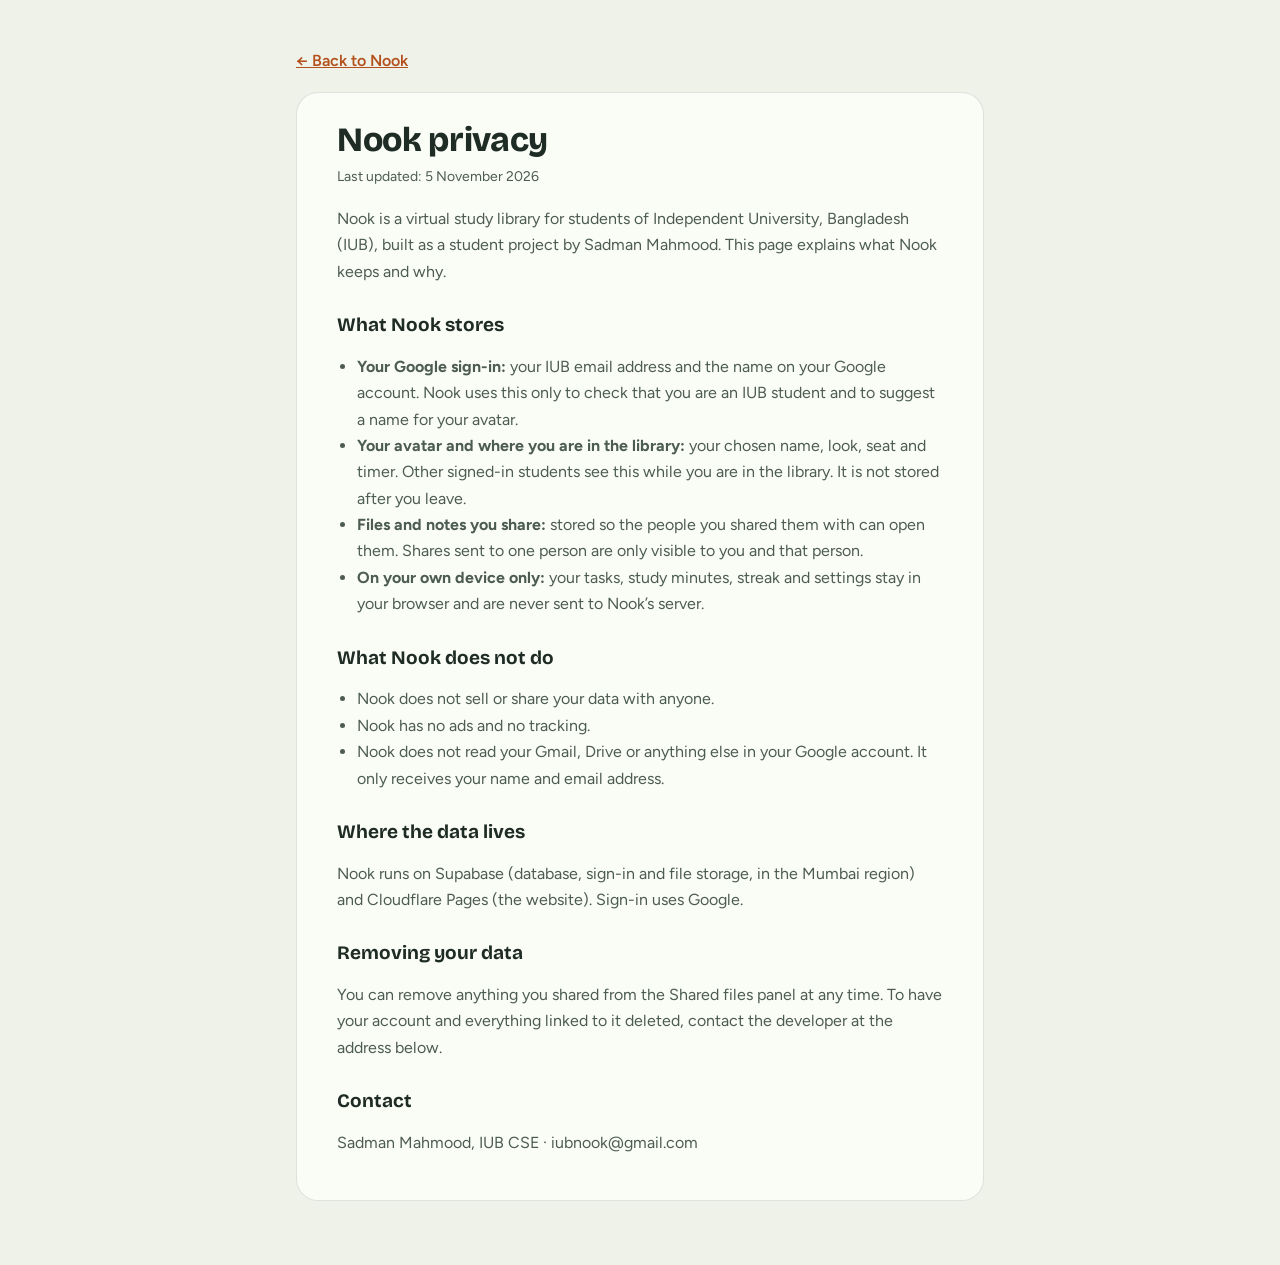
==== privacy.html @ 17384c71 "privacy" ====
<!doctype html>
<html lang="en">
<head>
  <meta charset="utf-8">
  <meta name="viewport" content="width=device-width, initial-scale=1">
  <meta name="color-scheme" content="only light">
  <title>Nook Privacy</title>
  <link rel="icon" href="favicon.svg" type="image/svg+xml">
  <link rel="stylesheet" href="https://fonts.googleapis.com/css2?family=Bricolage+Grotesque:opsz,wght@12..96,600..800&family=Figtree:wght@400;600&display=swap">
  <style>
    :root { --bg: #eef2e8; --ink: #1f2b25; --soft: #4d5c53; --accent: #d9692f; --card: #fafcf6; --line: rgba(31,43,37,0.12); }
    * { box-sizing: border-box; }
    body { margin: 0; background: var(--bg); color: var(--ink); font: 400 16px/1.65 Figtree, "Segoe UI", system-ui, sans-serif; }
    main { max-width: 720px; margin: 0 auto; padding: 48px max(16px, env(safe-area-inset-left, 0px)) 64px; }
    .card { background: var(--card); border: 1px solid var(--line); border-radius: 22px; padding: 28px clamp(20px, 5vw, 40px); }
    h1 { font: 760 34px/1.1 "Bricolage Grotesque", "Segoe UI", sans-serif; margin: 0 0 6px; letter-spacing: -0.01em; }
    h2 { font: 700 19px/1.3 "Bricolage Grotesque", "Segoe UI", sans-serif; margin: 28px 0 6px; }
    p, li { color: var(--soft); max-width: 65ch; }
    ul { padding-left: 20px; }
    .date { font-size: 14px; color: var(--soft); margin: 0 0 18px; }
    a { color: #b4501c; font-weight: 600; }
    .back { display: inline-block; margin-bottom: 18px; }
  </style>
</head>
<body>
  <main>
    <a class="back" href="./">← Back to Nook</a>
    <div class="card">
      <h1>Nook privacy</h1>
      <p class="date">Last updated: 5 November 2026</p>
      <p>Nook is a virtual study library for students of Independent University, Bangladesh (IUB), built as a student project by Sadman Mahmood. This page explains what Nook keeps and why.</p>

      <h2>What Nook stores</h2>
      <ul>
        <li><strong>Your Google sign-in:</strong> your IUB email address and the name on your Google account. Nook uses this only to check that you are an IUB student and to suggest a name for your avatar.</li>
        <li><strong>Your avatar and where you are in the library:</strong> your chosen name, look, seat and timer. Other signed-in students see this while you are in the library. It is not stored after you leave.</li>
        <li><strong>Files and notes you share:</strong> stored so the people you shared them with can open them. Shares sent to one person are only visible to you and that person.</li>
        <li><strong>On your own device only:</strong> your tasks, study minutes, streak and settings stay in your browser and are never sent to Nook’s server.</li>
      </ul>

      <h2>What Nook does not do</h2>
      <ul>
        <li>Nook does not sell or share your data with anyone.</li>
        <li>Nook has no ads and no tracking.</li>
        <li>Nook does not read your Gmail, Drive or anything else in your Google account. It only receives your name and email address.</li>
      </ul>

      <h2>Where the data lives</h2>
      <p>Nook runs on Supabase (database, sign-in and file storage, in the Mumbai region) and Cloudflare Pages (the website). Sign-in uses Google.</p>

      <h2>Removing your data</h2>
      <p>You can remove anything you shared from the Shared files panel at any time. To have your account and everything linked to it deleted, contact the developer at the address below.</p>

      <h2>Contact</h2>
      <p>Sadman Mahmood, IUB CSE · <span id="contact">iubnook@gmail.com</span></p>
    </div>
  </main>
</body>
</html>
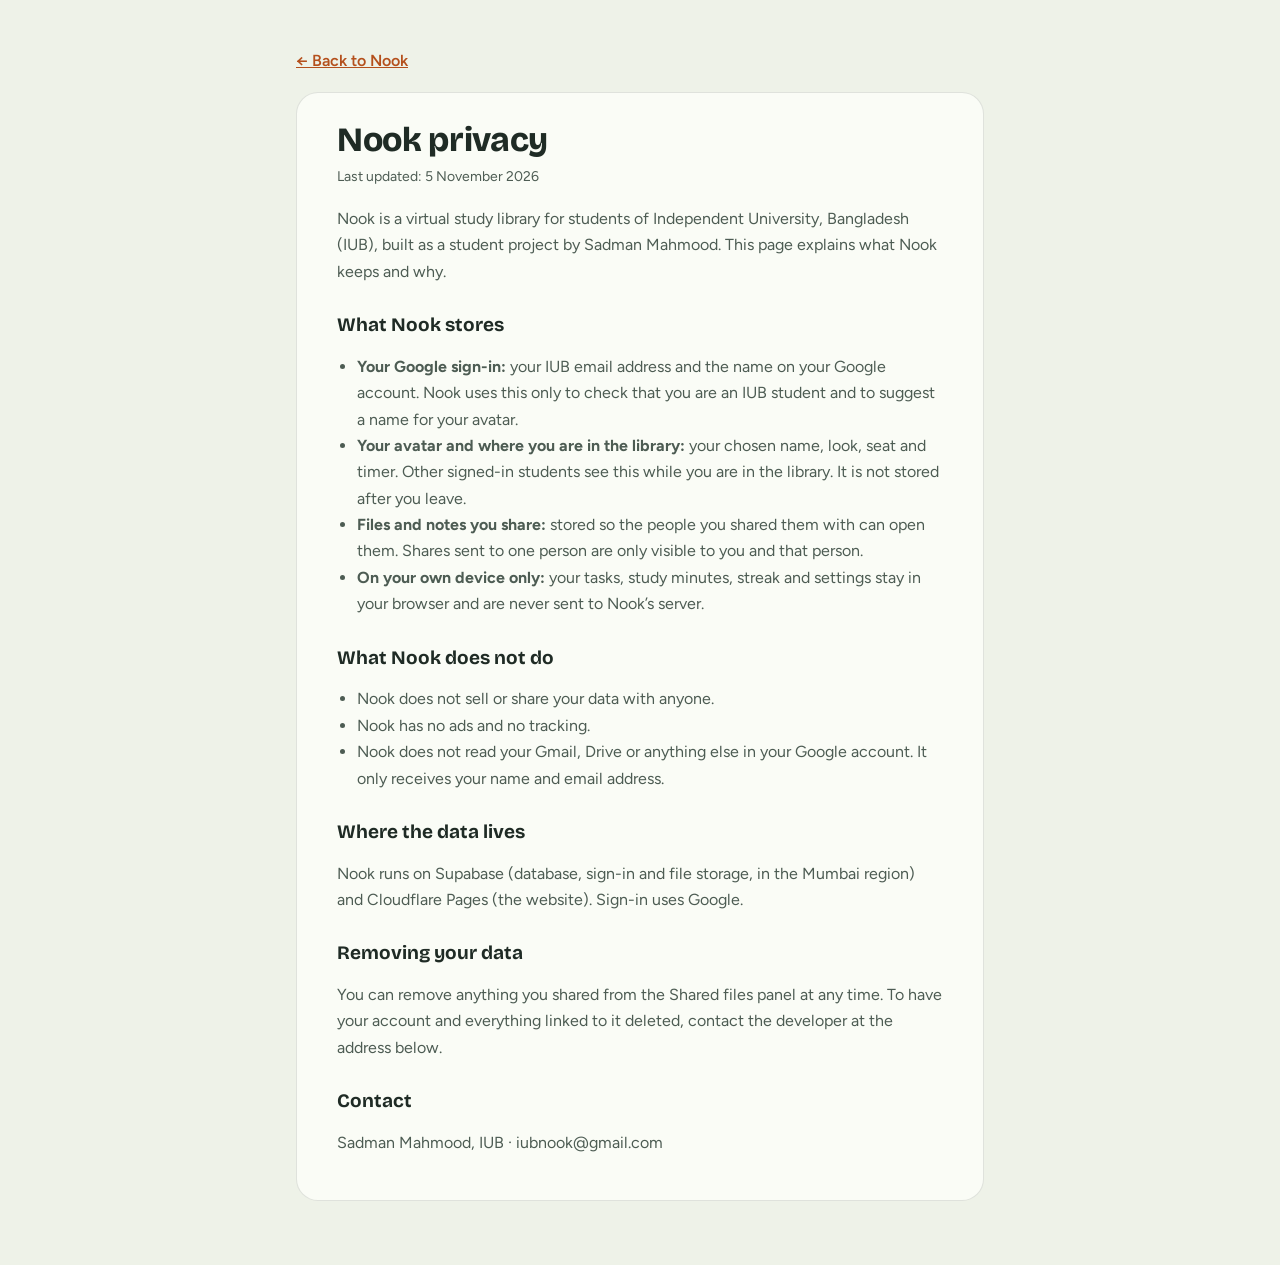
==== commit 13543a41: "privacy update" ====
--- a/privacy.html
+++ b/privacy.html
@@ -52,7 +52,7 @@
       <p>You can remove anything you shared from the Shared files panel at any time. To have your account and everything linked to it deleted, contact the developer at the address below.</p>
 
       <h2>Contact</h2>
-      <p>Sadman Mahmood, IUB CSE · <span id="contact">iubnook@gmail.com</span></p>
+      <p>Sadman Mahmood, IUB  · <span id="contact">iubnook@gmail.com</span></p>
     </div>
   </main>
 </body>
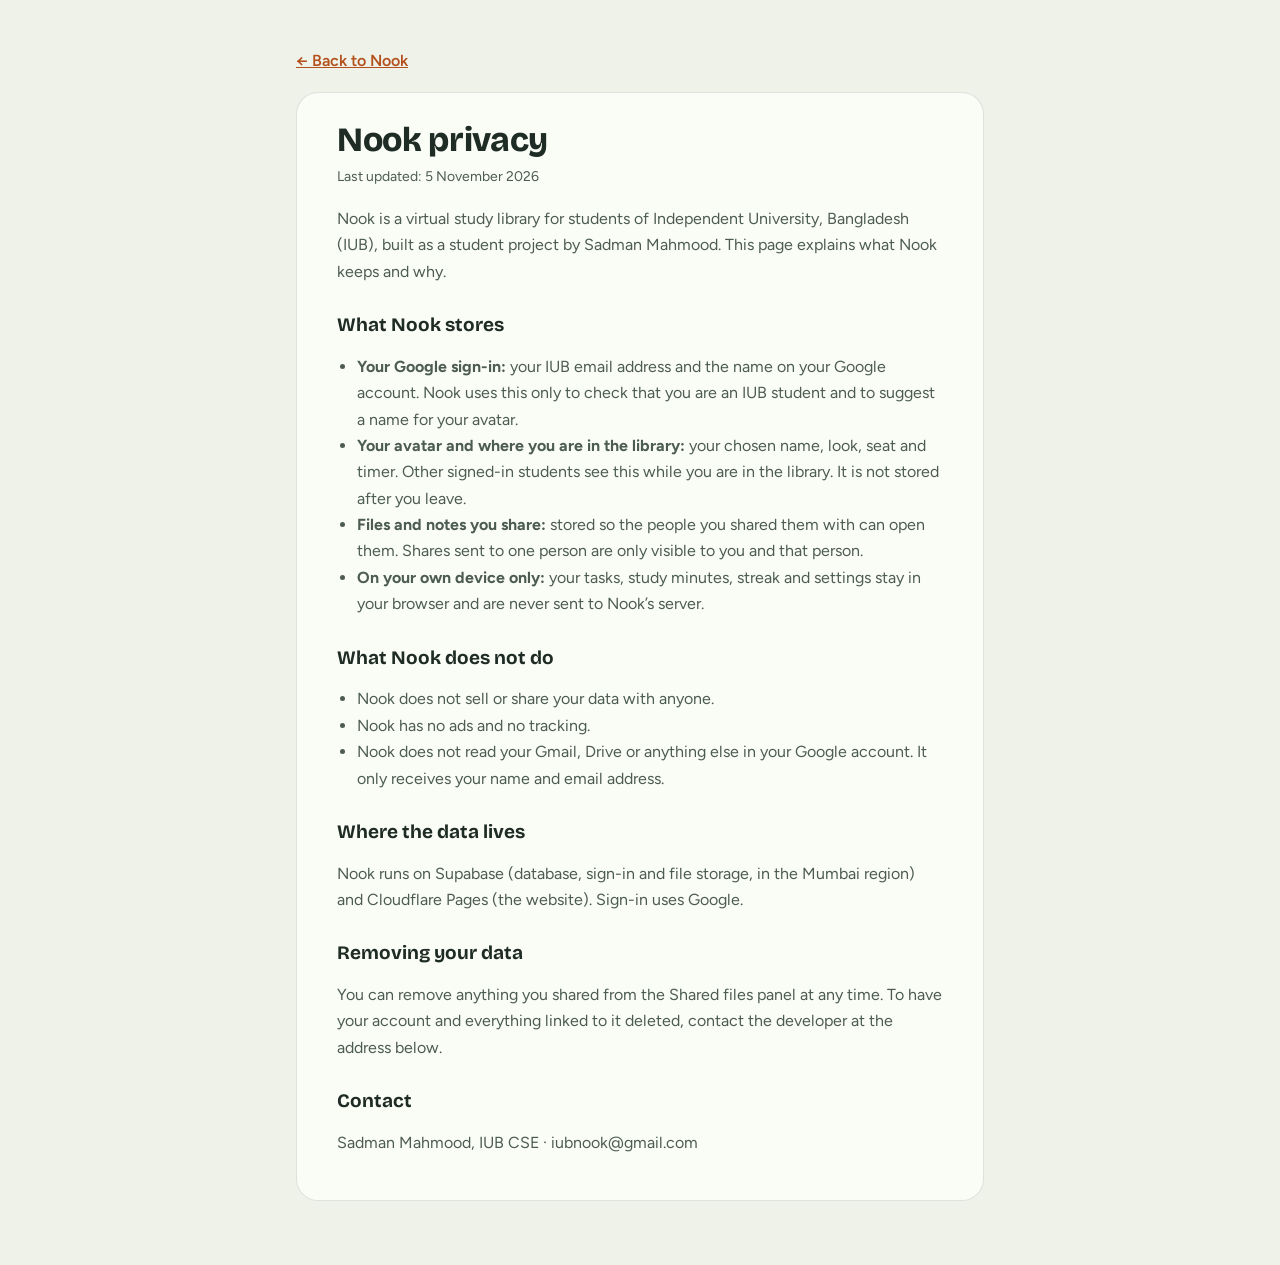
==== commit e2fa2dce: "iub only login" ====
--- a/privacy.html
+++ b/privacy.html
@@ -52,7 +52,7 @@
       <p>You can remove anything you shared from the Shared files panel at any time. To have your account and everything linked to it deleted, contact the developer at the address below.</p>
 
       <h2>Contact</h2>
-      <p>Sadman Mahmood, IUB  · <span id="contact">iubnook@gmail.com</span></p>
+      <p>Sadman Mahmood, IUB CSE · <span id="contact">iubnook@gmail.com</span></p>
     </div>
   </main>
 </body>
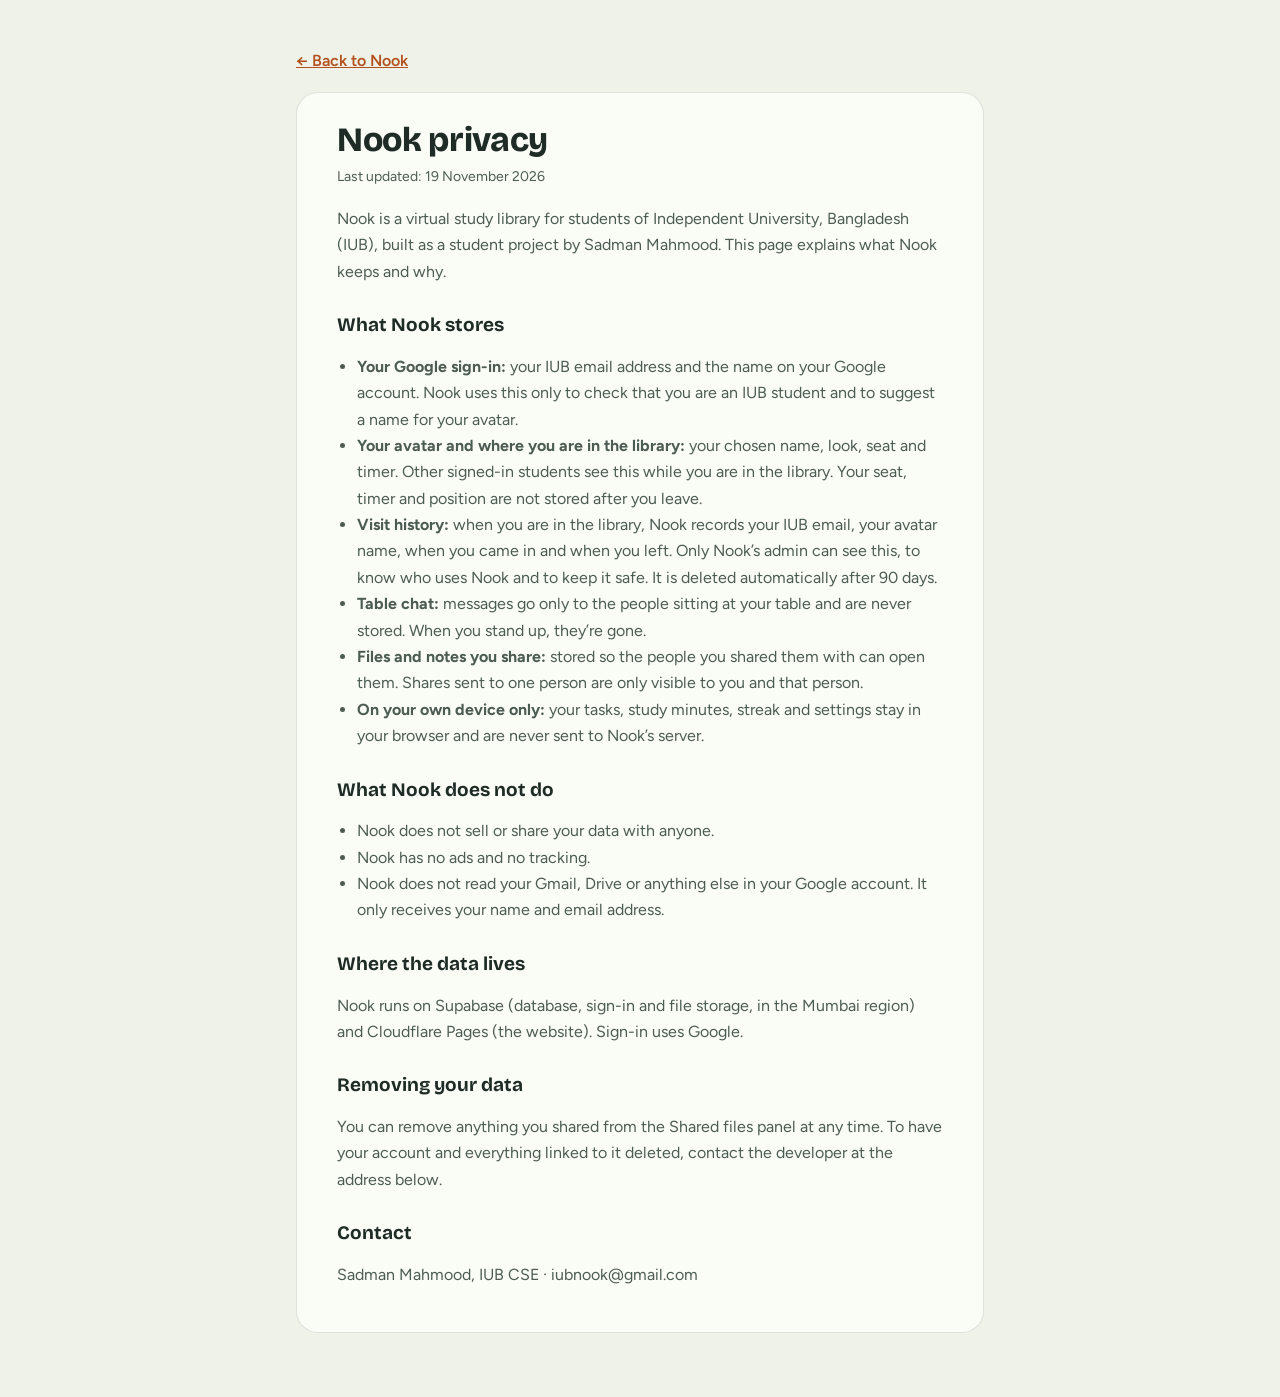
==== commit 7deafd40: "chat collusion" ====
--- a/privacy.html
+++ b/privacy.html
@@ -27,13 +27,15 @@
     <a class="back" href="./">← Back to Nook</a>
     <div class="card">
       <h1>Nook privacy</h1>
-      <p class="date">Last updated: 5 November 2026</p>
+      <p class="date">Last updated: 19 November 2026</p>
       <p>Nook is a virtual study library for students of Independent University, Bangladesh (IUB), built as a student project by Sadman Mahmood. This page explains what Nook keeps and why.</p>
 
       <h2>What Nook stores</h2>
       <ul>
         <li><strong>Your Google sign-in:</strong> your IUB email address and the name on your Google account. Nook uses this only to check that you are an IUB student and to suggest a name for your avatar.</li>
-        <li><strong>Your avatar and where you are in the library:</strong> your chosen name, look, seat and timer. Other signed-in students see this while you are in the library. It is not stored after you leave.</li>
+        <li><strong>Your avatar and where you are in the library:</strong> your chosen name, look, seat and timer. Other signed-in students see this while you are in the library. Your seat, timer and position are not stored after you leave.</li>
+        <li><strong>Visit history:</strong> when you are in the library, Nook records your IUB email, your avatar name, when you came in and when you left. Only Nook’s admin can see this, to know who uses Nook and to keep it safe. It is deleted automatically after 90 days.</li>
+        <li><strong>Table chat:</strong> messages go only to the people sitting at your table and are never stored. When you stand up, they’re gone.</li>
         <li><strong>Files and notes you share:</strong> stored so the people you shared them with can open them. Shares sent to one person are only visible to you and that person.</li>
         <li><strong>On your own device only:</strong> your tasks, study minutes, streak and settings stay in your browser and are never sent to Nook’s server.</li>
       </ul>
